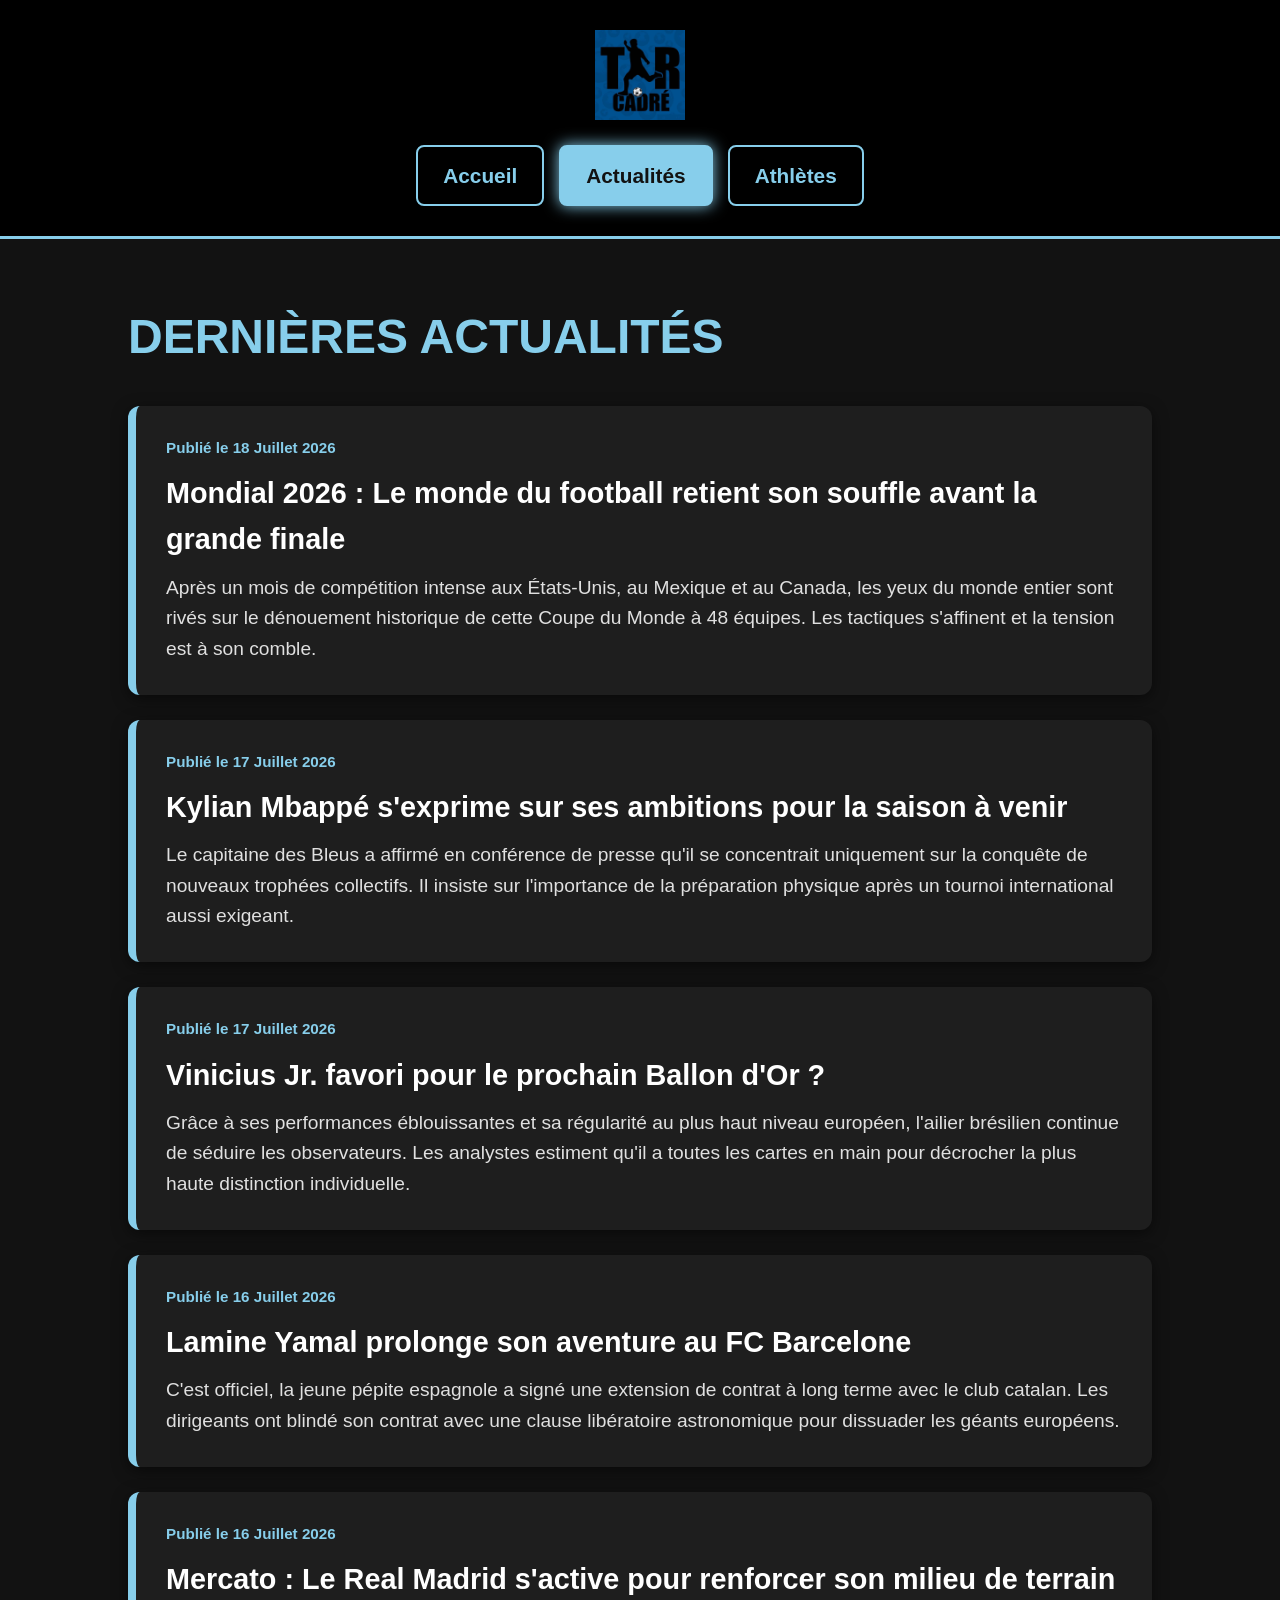
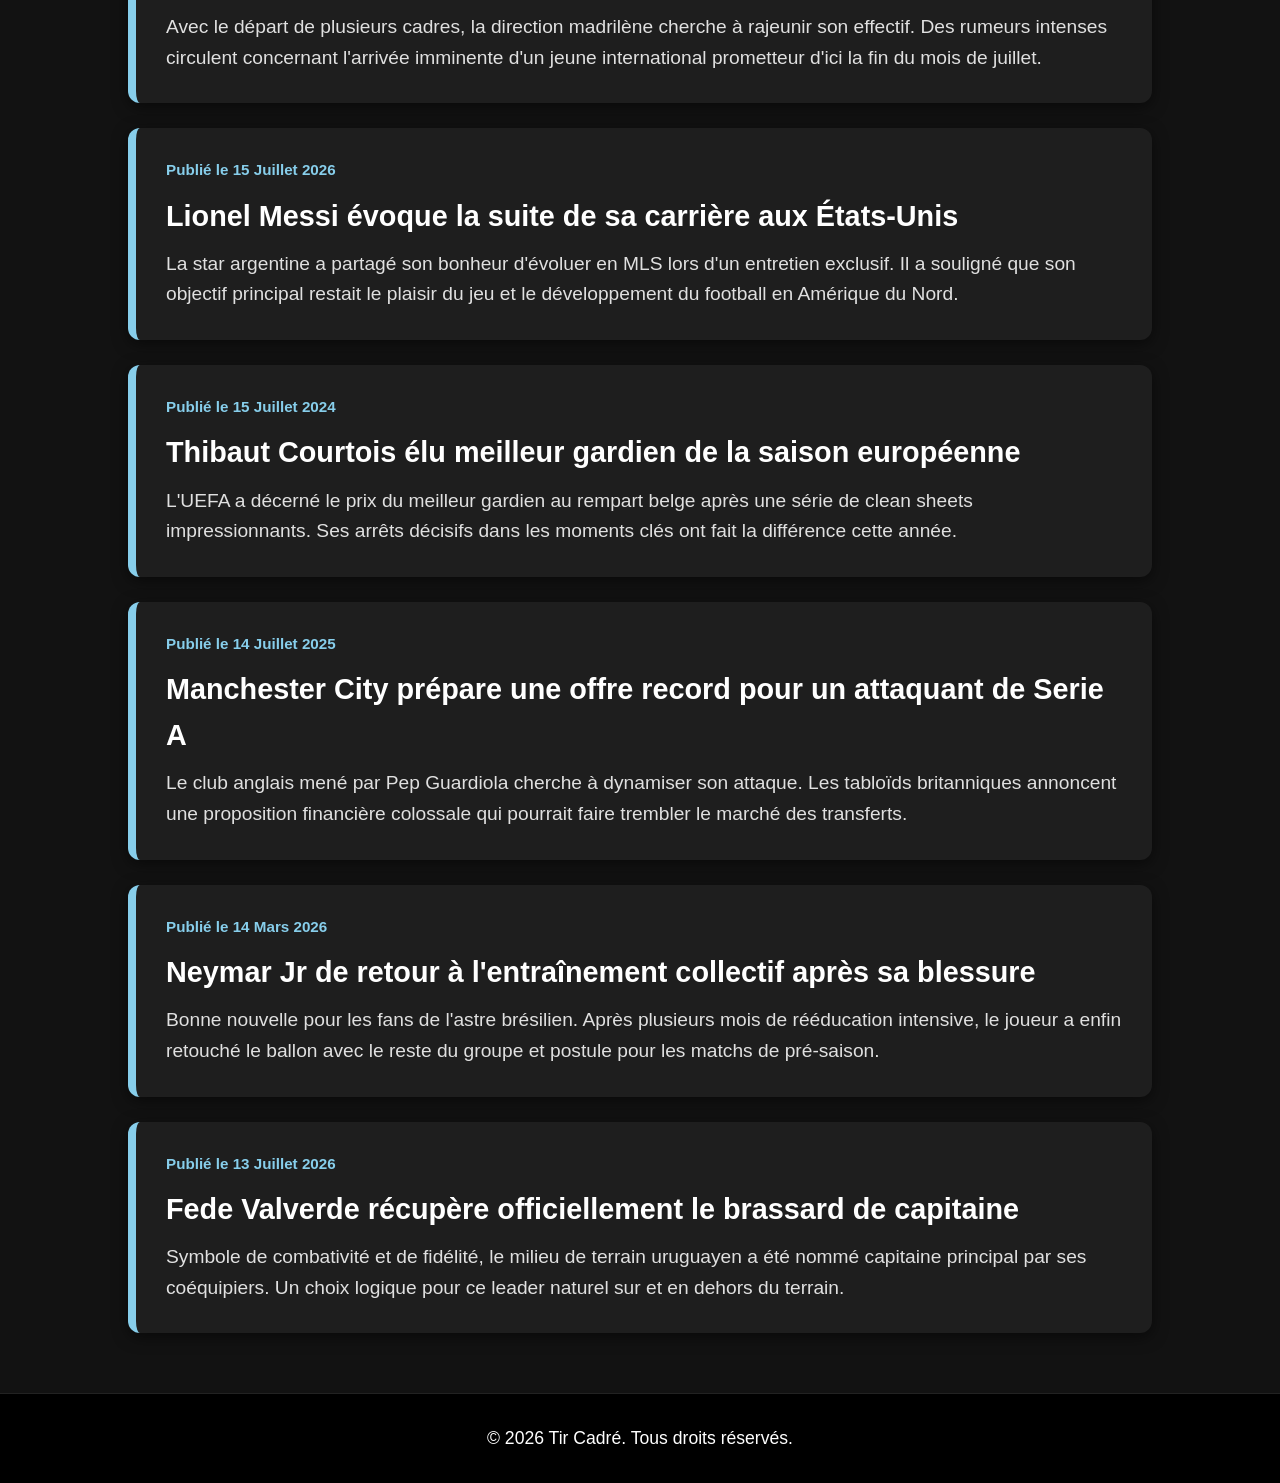
==== actualites.html @ db6eba45 "Add files via upload" ====
<!DOCTYPE html>
<html lang="fr">
<head>
    <meta charset="UTF-8">
    <meta name="viewport" content="width=device-width, initial-scale=1.0">
    <title>Actualités - Tir Cadré</title>
    <link rel="stylesheet" href="style.css">
</head>
<body>

    <header class="main-header">
        <!-- Logo sou fòm imaj pou l ka rete nan mitan selon nouvo CSS la -->
        <div class="logo">
            <img src="logo tircadré.jpg" alt="Logo Tir Cadré">
        </div>
        <nav class="navbar">
            <ul>
                <li><a href="index.html">Accueil</a></li>
                <li><a href="actualites.html" class="active">Actualités</a></li>
                <li><a href="athletes.html">Athlètes</a></li>
            </ul>
        </nav>
    </header>

    <main class="page-container">
        <h2 class="page-title">Dernières Actualités</h2>
        
        <div class="news-list">
            
            <!-- Article 1 -->
            <div class="news-card">
                <div class="news-date">Publié le 18 Juillet 2026</div>
                <h3>Mondial 2026 : Le monde du football retient son souffle avant la grande finale</h3>
                <p>Après un mois de compétition intense aux États-Unis, au Mexique et au Canada, les yeux du monde entier sont rivés sur le dénouement historique de cette Coupe du Monde à 48 équipes. Les tactiques s'affinent et la tension est à son comble.</p>
            </div>
            
            <!-- Article 2 -->
            <div class="news-card">
                <div class="news-date">Publié le 17 Juillet 2026</div>
                <h3>Kylian Mbappé s'exprime sur ses ambitions pour la saison à venir</h3>
                <p>Le capitaine des Bleus a affirmé en conférence de presse qu'il se concentrait uniquement sur la conquête de nouveaux trophées collectifs. Il insiste sur l'importance de la préparation physique après un tournoi international aussi exigeant.</p>
            </div>

            <!-- Article 3 -->
            <div class="news-card">
                <div class="news-date">Publié le 17 Juillet 2026</div>
                <h3>Vinicius Jr. favori pour le prochain Ballon d'Or ?</h3>
                <p>Grâce à ses performances éblouissantes et sa régularité au plus haut niveau européen, l'ailier brésilien continue de séduire les observateurs. Les analystes estiment qu'il a toutes les cartes en main pour décrocher la plus haute distinction individuelle.</p>
            </div>

            <!-- Article 4 -->
            <div class="news-card">
                <div class="news-date">Publié le 16 Juillet 2026</div>
                <h3>Lamine Yamal prolonge son aventure au FC Barcelone</h3>
                <p>C'est officiel, la jeune pépite espagnole a signé une extension de contrat à long terme avec le club catalan. Les dirigeants ont blindé son contrat avec une clause libératoire astronomique pour dissuader les géants européens.</p>
            </div>

            <!-- Article 5 -->
            <div class="news-card">
                <div class="news-date">Publié le 16 Juillet 2026</div>
                <h3>Mercato : Le Real Madrid s'active pour renforcer son milieu de terrain</h3>
                <p>Avec le départ de plusieurs cadres, la direction madrilène cherche à rajeunir son effectif. Des rumeurs intenses circulent concernant l'arrivée imminente d'un jeune international prometteur d'ici la fin du mois de juillet.</p>
            </div>

            <!-- Article 6 -->
            <div class="news-card">
                <div class="news-date">Publié le 15 Juillet 2026</div>
                <h3>Lionel Messi évoque la suite de sa carrière aux États-Unis</h3>
                <p>La star argentine a partagé son bonheur d'évoluer en MLS lors d'un entretien exclusif. Il a souligné que son objectif principal restait le plaisir du jeu et le développement du football en Amérique du Nord.</p>
            </div>

            <!-- Article 7 -->
            <div class="news-card">
                <div class="news-date">Publié le 15 Juillet 2024</div>
                <h3>Thibaut Courtois élu meilleur gardien de la saison européenne</h3>
                <p>L'UEFA a décerné le prix du meilleur gardien au rempart belge après une série de clean sheets impressionnants. Ses arrêts décisifs dans les moments clés ont fait la différence cette année.</p>
            </div>

            <!-- Article 8 -->
            <div class="news-card">
                <div class="news-date">Publié le 14 Juillet 2025</div>
                <h3>Manchester City prépare une offre record pour un attaquant de Serie A</h3>
                <p>Le club anglais mené par Pep Guardiola cherche à dynamiser son attaque. Les tabloïds britanniques annoncent une proposition financière colossale qui pourrait faire trembler le marché des transferts.</p>
            </div>

            <!-- Article 9 -->
            <div class="news-card">
                <div class="news-date">Publié le 14 Mars 2026</div>
                <h3>Neymar Jr de retour à l'entraînement collectif après sa blessure</h3>
                <p>Bonne nouvelle pour les fans de l'astre brésilien. Après plusieurs mois de rééducation intensive, le joueur a enfin retouché le ballon avec le reste du groupe et postule pour les matchs de pré-saison.</p>
            </div>

            <!-- Article 10 -->
            <div class="news-card">
                <div class="news-date">Publié le 13 Juillet 2026</div>
                <h3>Fede Valverde récupère officiellement le brassard de capitaine</h3>
                <p>Symbole de combativité et de fidélité, le milieu de terrain uruguayen a été nommé capitaine principal par ses coéquipiers. Un choix logique pour ce leader naturel sur et en dehors du terrain.</p>
            </div>

        </div>
    </main>

    <footer class="main-footer"><p>&copy; 2026 Tir Cadré. Tous droits réservés.</p></footer>
</body>
</html>
---- style.css ----
* {
    margin: 0;
    padding: 0;
    box-sizing: border-box;
    font-family: 'Segoe UI', Tahoma, Geneva, Verdana, sans-serif;
}

:root {
    --noir-principal: #121212;
    --noir-carte: #1e1e1e;
    --bleu-pale: #87ceeb;
    --bleu-brillant: #00bfff;
    --blanc: #ffffff;
    --gris: #e0e0e0;
}

body {
    background-color: var(--noir-principal);
    color: var(--blanc);
    font-size: 1.2rem;
    line-height: 1.6;
}


.main-header {
    background-color: #000000;
    padding: 30px 5%;
    display: flex;
    flex-direction: column;
    align-items: center; /* Santre logo ak meni an */
    text-align: center;
    gap: 25px;
    border-bottom: 3px solid var(--bleu-pale);
}

.logo img {
    display: block;
    height: 90px; /* Gwosè pafè pou logo a ka parèt klè */
    width: auto;
    object-fit: contain;
    margin: 0 auto;
}
/* PAGE D'ACCUEIL - SECTION HERO AVEC IMAGE DE FOND */
.hero-box {
    background: linear-gradient(rgba(0, 0, 0, 0.65), rgba(0, 0, 0, 0.85)), url('hero.jpg') no-repeat center center/cover;
    padding: 120px 40px;
    border-radius: 15px;
    text-align: center;
    border: 2px solid var(--bleu-pale);
    box-shadow: 0 5px 25px rgba(0, 191, 255, 0.2);
}

.hero-box h2 { 
    font-size: 3.5rem; 
    margin-bottom: 20px;
    color: var(--blanc);
    text-shadow: 2px 2px 8px rgba(0, 0, 0, 0.7);
}

.hero-box p {
    text-shadow: 1px 1px 5px rgba(0, 0, 0, 0.9);
}
.navbar ul {
    list-style: none;
    display: flex;
    gap: 15px;
}

/* Style bouton navigasyon yo */
.navbar ul li a {
    display: inline-block;
    background-color: transparent;
    color: var(--bleu-pale);
    text-decoration: none;
    font-weight: bold;
    font-size: 1.3rem;
    padding: 12px 25px;
    border: 2px solid var(--bleu-pale);
    border-radius: 8px;
    transition: all 0.3s ease;
}

/* Effet au survol et bouton actif */
.navbar ul li a:hover, 
.navbar ul li a.active {
    background-color: var(--bleu-pale);
    color: var(--noir-principal);
    box-shadow: 0 0 15px var(--bleu-pale);
}


.page-container {
    padding: 60px 10%;
    min-height: 70vh;
}

.page-title {
    font-size: 3rem;
    color: var(--bleu-pale);
    margin-bottom: 30px;
    text-transform: uppercase;
}


.hero-box {
    background: linear-gradient(rgba(0,0,0,0.7), rgba(0,0,0,0.95)), url('hero.jpg') no-repeat center center/cover;
    padding: 120px 40px;
    border-radius: 15px;
    text-align: center;
    border: 1px solid rgba(135, 206, 235, 0.2);
}
.hero-box h2 { 
    font-size: 3.5rem; 
    margin-bottom: 20px; 
}

/* PAGE ACTUALITÉS */
.news-list {
    display: flex;
    flex-direction: column;
    gap: 25px;
}
.news-card {
    background-color: var(--noir-carte);
    padding: 30px;
    border-radius: 12px;
    border-left: 8px solid var(--bleu-pale);
    box-shadow: 0 4px 15px rgba(0,0,0,0.5);
}
.news-date {
    color: var(--bleu-pale);
    font-size: 0.95rem;
    font-weight: bold;
    margin-bottom: 10px;
}
.news-card h3 {
    font-size: 1.8rem;
    margin-bottom: 10px;
}
.news-card p {
    color: var(--gris);
}

/* PAGE ATHLÈTES - GRILLE ET IMAGES DES JOUEURS */
.atlet-grid {
    display: grid;
    grid-template-columns: repeat(auto-fit, minmax(280px, 1fr));
    gap: 30px;
}
.atlet-card {
    background: linear-gradient(145deg, #1a2a3a, #121212);
    border: 3px solid var(--bleu-pale);
    padding: 40px 20px;
    text-align: center;
    border-radius: 20px;
    transition: transform 0.3s ease;
}
.atlet-card:hover {
    transform: translateY(-10px);
}

/* Estil pou foto jwè yo ka parèt won parfe */
.atlet-card img {
    width: 150px;
    height: 150px;
    border-radius: 50%;
    object-fit: cover;
    border: 3px solid var(--bleu-pale);
    margin-bottom: 15px;
}

.atlet-card h3 { 
    font-size: 2rem; 
    color: var(--bleu-pale); 
    margin-top: 10px;
}

.atlet-card p {
    color: var(--gris);
    font-size: 1.2rem;
}


.main-footer {
    background-color: #000;
    text-align: center;
    padding: 30px;
    font-size: 1.1rem;
    border-top: 1px solid #222;
}


   
@media (max-width: 768px) {
    .main-header {
        padding: 20px 2%;
    }
    .navbar ul { 
        flex-direction: column; 
        width: 100%; 
        gap: 10px;
    }
    .navbar ul li a { 
        display: block; 
        text-align: center; 
    }
    .hero-box h2 {
        font-size: 2.2rem;
    }
}
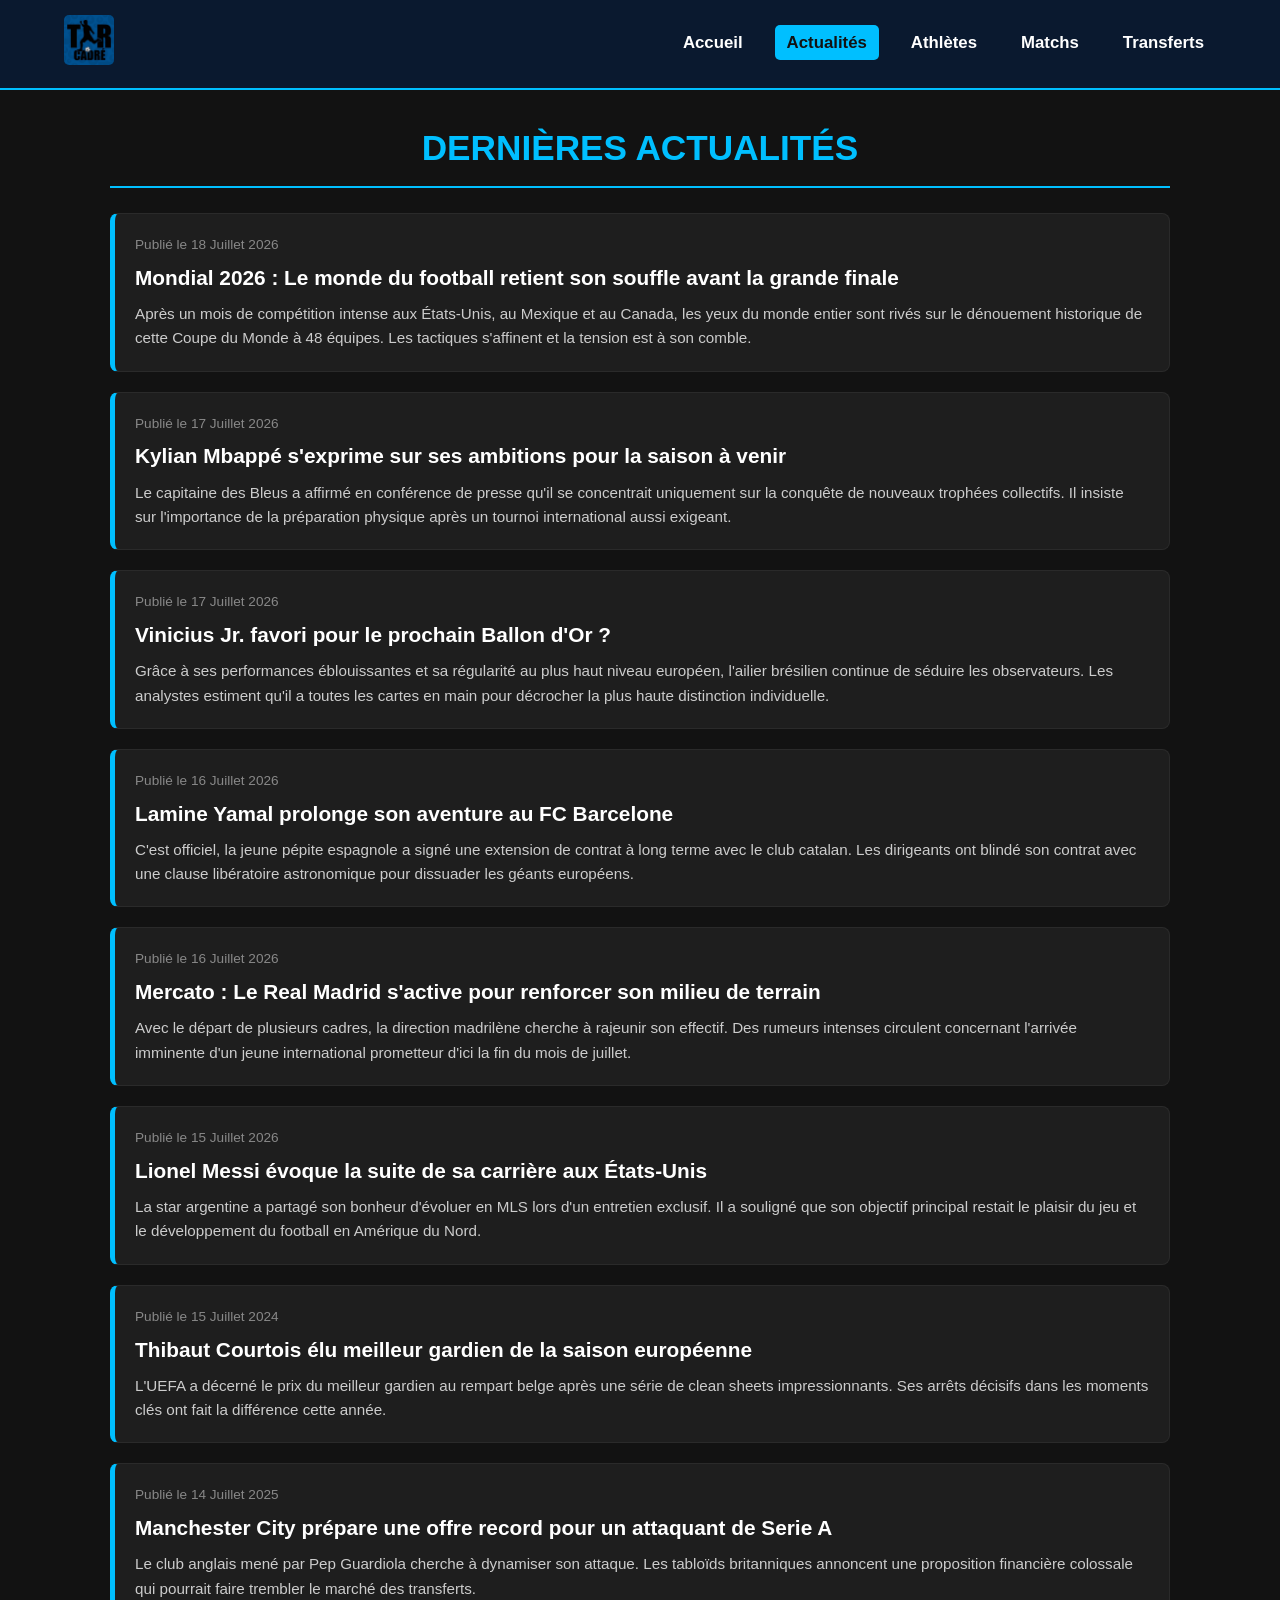
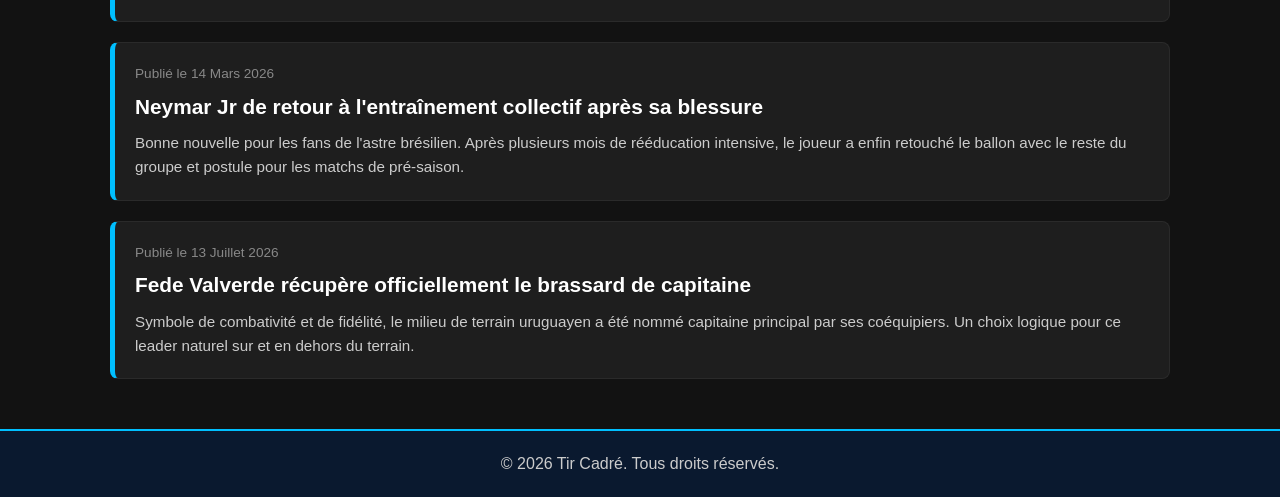
==== commit 82dfce49: "Add files via upload mise a jour" ====
--- a/actualites.html
+++ b/actualites.html
@@ -18,6 +18,8 @@
                 <li><a href="index.html">Accueil</a></li>
                 <li><a href="actualites.html" class="active">Actualités</a></li>
                 <li><a href="athletes.html">Athlètes</a></li>
+                <li><a href="matchs.html">Matchs</a></li>
+                <li><a href="transferts.html">Transferts</a></li>
             </ul>
         </nav>
     </header>
--- a/style.css
+++ b/style.css
@@ -1,3 +1,17 @@
+/* ==========================================
+   1. VARIABLES & REINITIALISATION (RESET)
+   ========================================== */
+:root {
+    --bleu-fonce: #0a192f;
+    --bleu-pale: #00bfff;
+    --noir-principal: #121212;
+    --noir-carte: #1e1e1e;
+    --blanc: #ffffff;
+    --gris-teks: #cccccc;
+    --gris-bordure: #2a2a2a;
+    --vert-prix: #2ecc71;
+    --rouge-live: #ff3b30;
+}
 
 * {
     margin: 0;
@@ -6,206 +20,650 @@
     font-family: 'Segoe UI', Tahoma, Geneva, Verdana, sans-serif;
 }
 
-:root {
-    --noir-principal: #121212;
-    --noir-carte: #1e1e1e;
-    --bleu-pale: #87ceeb;
-    --bleu-brillant: #00bfff;
-    --blanc: #ffffff;
-    --gris: #e0e0e0;
-}
-
 body {
     background-color: var(--noir-principal);
     color: var(--blanc);
-    font-size: 1.2rem;
     line-height: 1.6;
 }
 
-
+/* ==========================================
+   2. HEADER & NAVBAR
+   ========================================== */
 .main-header {
-    background-color: #000000;
-    padding: 30px 5%;
-    display: flex;
-    flex-direction: column;
-    align-items: center; /* Santre logo ak meni an */
-    text-align: center;
-    gap: 25px;
-    border-bottom: 3px solid var(--bleu-pale);
+    background-color: var(--bleu-fonce);
+    display: flex;
+    justify-content: space-between;
+    align-items: center;
+    padding: 15px 5%;
+    border-bottom: 2px solid var(--bleu-pale);
+    position: sticky;
+    top: 0;
+    z-index: 1000;
 }
 
 .logo img {
-    display: block;
-    height: 90px; /* Gwosè pafè pou logo a ka parèt klè */
-    width: auto;
-    object-fit: contain;
-    margin: 0 auto;
-}
-/* PAGE D'ACCUEIL - SECTION HERO AVEC IMAGE DE FOND */
-.hero-box {
-    background: linear-gradient(rgba(0, 0, 0, 0.65), rgba(0, 0, 0, 0.85)), url('hero.jpg') no-repeat center center/cover;
-    padding: 120px 40px;
-    border-radius: 15px;
-    text-align: center;
-    border: 2px solid var(--bleu-pale);
-    box-shadow: 0 5px 25px rgba(0, 191, 255, 0.2);
-}
-
-.hero-box h2 { 
-    font-size: 3.5rem; 
-    margin-bottom: 20px;
-    color: var(--blanc);
-    text-shadow: 2px 2px 8px rgba(0, 0, 0, 0.7);
-}
-
-.hero-box p {
-    text-shadow: 1px 1px 5px rgba(0, 0, 0, 0.9);
-}
+    height: 50px;
+    border-radius: 5px;
+}
+
 .navbar ul {
+    display: flex;
     list-style: none;
-    display: flex;
-    gap: 15px;
-}
-
-/* Style bouton navigasyon yo */
-.navbar ul li a {
-    display: inline-block;
-    background-color: transparent;
-    color: var(--bleu-pale);
+    gap: 20px;
+}
+
+.navbar a {
+    color: var(--blanc);
     text-decoration: none;
     font-weight: bold;
-    font-size: 1.3rem;
-    padding: 12px 25px;
-    border: 2px solid var(--bleu-pale);
-    border-radius: 8px;
-    transition: all 0.3s ease;
-}
-
-/* Effet au survol et bouton actif */
-.navbar ul li a:hover, 
-.navbar ul li a.active {
+    font-size: 1.05rem;
+    padding: 8px 12px;
+    border-radius: 5px;
+    transition: background 0.3s, color 0.3s;
+}
+
+.navbar a:hover, 
+.navbar a.active {
     background-color: var(--bleu-pale);
     color: var(--noir-principal);
-    box-shadow: 0 0 15px var(--bleu-pale);
-}
-
-
+}
+
+/* ==========================================
+   3. CONTENEUR PRINCIPAL & TITRES
+   ========================================== */
 .page-container {
-    padding: 60px 10%;
-    min-height: 70vh;
+    max-width: 1100px;
+    margin: 30px auto;
+    padding: 0 20px;
 }
 
 .page-title {
-    font-size: 3rem;
+    font-size: 2.2rem;
     color: var(--bleu-pale);
-    margin-bottom: 30px;
+    margin-bottom: 25px;
+    text-align: center;
     text-transform: uppercase;
-}
-
-
-.hero-box {
-    background: linear-gradient(rgba(0,0,0,0.7), rgba(0,0,0,0.95)), url('hero.jpg') no-repeat center center/cover;
-    padding: 120px 40px;
-    border-radius: 15px;
-    text-align: center;
-    border: 1px solid rgba(135, 206, 235, 0.2);
-}
-.hero-box h2 { 
-    font-size: 3.5rem; 
-    margin-bottom: 20px; 
-}
-
-/* PAGE ACTUALITÉS */
+    border-bottom: 2px solid var(--bleu-pale);
+    padding-bottom: 10px;
+}
+
+/* ==========================================
+   4. PAJ ACTUALITÉS & CARTE DE NOUVELLES
+   ========================================== */
 .news-list {
     display: flex;
     flex-direction: column;
-    gap: 25px;
-}
+    gap: 20px;
+}
+
 .news-card {
     background-color: var(--noir-carte);
-    padding: 30px;
-    border-radius: 12px;
-    border-left: 8px solid var(--bleu-pale);
-    box-shadow: 0 4px 15px rgba(0,0,0,0.5);
-}
+    padding: 20px;
+    border-radius: 8px;
+    border-left: 5px solid var(--bleu-pale);
+    border-top: 1px solid var(--gris-bordure);
+    border-right: 1px solid var(--gris-bordure);
+    border-bottom: 1px solid var(--gris-bordure);
+    transition: transform 0.2s ease;
+}
+
+.news-card:hover {
+    transform: translateX(5px);
+}
+
 .news-date {
-    color: var(--bleu-pale);
+    font-size: 0.85rem;
+    color: #888;
+    margin-bottom: 5px;
+}
+
+.news-card h3 {
+    color: var(--blanc);
+    font-size: 1.3rem;
+    margin-bottom: 8px;
+}
+
+.news-card p {
+    color: var(--gris-teks);
     font-size: 0.95rem;
-    font-weight: bold;
-    margin-bottom: 10px;
-}
-.news-card h3 {
-    font-size: 1.8rem;
-    margin-bottom: 10px;
-}
-.news-card p {
-    color: var(--gris);
-}
-
-/* PAGE ATHLÈTES - GRILLE ET IMAGES DES JOUEURS */
+}
+
+/* ==========================================
+   5. PAJ ATHLÈTES (PROFILE CARDS)
+   ========================================== */
 .atlet-grid {
     display: grid;
-    grid-template-columns: repeat(auto-fit, minmax(280px, 1fr));
-    gap: 30px;
-}
+    grid-template-columns: repeat(auto-fit, minmax(240px, 1fr));
+    gap: 25px;
+    padding: 10px 0;
+}
+
 .atlet-card {
-    background: linear-gradient(145deg, #1a2a3a, #121212);
-    border: 3px solid var(--bleu-pale);
-    padding: 40px 20px;
+    background-color: var(--noir-carte);
+    border: 1px solid var(--gris-bordure);
+    border-radius: 12px;
+    padding: 20px;
     text-align: center;
-    border-radius: 20px;
-    transition: transform 0.3s ease;
-}
+    transition: transform 0.3s ease, border-color 0.3s ease;
+}
+
 .atlet-card:hover {
-    transform: translateY(-10px);
-}
-
-/* Estil pou foto jwè yo ka parèt won parfe */
+    transform: translateY(-5px);
+    border-color: var(--bleu-pale);
+}
+
 .atlet-card img {
-    width: 150px;
-    height: 150px;
+    width: 110px;
+    height: 110px;
     border-radius: 50%;
     object-fit: cover;
+    margin-bottom: 15px;
     border: 3px solid var(--bleu-pale);
+}
+
+.atlet-card h3 {
+    font-size: 1.3rem;
+    color: var(--blanc);
+    margin-bottom: 5px;
+}
+
+.position-tag {
+    display: inline-block;
+    background-color: rgba(0, 191, 255, 0.15);
+    color: var(--bleu-pale);
+    padding: 3px 10px;
+    border-radius: 12px;
+    font-size: 0.85rem;
+    font-weight: bold;
+    margin-bottom: 12px;
+}
+
+.player-info {
+    list-style: none;
+    padding: 0;
+    margin: 0;
+    text-align: left;
+    border-top: 1px solid #333;
+    padding-top: 12px;
+}
+
+.player-info li {
+    font-size: 0.9rem;
+    color: var(--gris-teks);
+    margin-bottom: 6px;
+    display: flex;
+    justify-content: space-between;
+}
+
+.player-info li strong {
+    color: #888;
+}
+
+/* ==========================================
+   6. PAJ MATCHS (STYLE BESOCCER)
+   ========================================== */
+.besoccer-toolbar {
+    display: flex;
+    flex-wrap: wrap;
+    justify-content: space-between;
+    align-items: center;
+    padding: 10px 0;
+    margin-bottom: 20px;
+    gap: 15px;
+}
+
+.status-tabs {
+    display: flex;
+    gap: 15px;
+    border-bottom: 1px solid #333;
+    padding-bottom: 5px;
+}
+
+.tab-btn {
+    background: transparent;
+    color: #aaa;
+    border: none;
+    padding: 5px 10px;
+    cursor: pointer;
+    font-size: 1rem;
+    font-weight: bold;
+    text-transform: lowercase;
+    transition: color 0.3s;
+}
+
+.tab-btn:hover, .tab-btn.active {
+    color: var(--blanc);
+    border-bottom: 2px solid var(--bleu-pale);
+}
+
+.live-tab {
+    color: var(--rouge-live) !important;
+}
+
+.live-dot {
+    width: 8px;
+    height: 8px;
+    background-color: var(--rouge-live);
+    border-radius: 50%;
+    display: inline-block;
+    animation: blink 1s infinite alternate;
+}
+
+@keyframes blink { 
+    from { opacity: 1; } 
+    to { opacity: 0.2; } 
+}
+
+.date-picker-container label {
+    font-size: 0.95rem;
+    color: #ccc;
+}
+
+.date-picker-container input[type="date"] {
+    background-color: var(--noir-principal);
+    color: var(--blanc);
+    border: 1px solid #333;
+    padding: 5px 10px;
+    border-radius: 4px;
+}
+
+.league-container {
+    background-color: var(--noir-carte);
+    border-radius: 8px;
+    margin-bottom: 20px;
+    overflow: hidden;
+    border: 1px solid var(--gris-bordure);
+}
+
+.league-header {
+    background-color: #1a2a3a;
+    padding: 10px 15px;
+    font-weight: bold;
+    font-size: 1rem;
+    color: var(--blanc);
+    display: grid;
+    grid-template-columns: auto 1fr auto;
+    align-items: center;
+    gap: 8px;
+    text-transform: uppercase;
+    border-bottom: 1px solid var(--gris-bordure);
+}
+
+.league-dots {
+    color: #aaa;
+    cursor: pointer;
+}
+
+.match-card {
+    border-bottom: 1px solid var(--gris-bordure);
+    transition: background 0.2s;
+}
+
+.match-card:last-child {
+    border-bottom: none;
+}
+
+.match-card:hover {
+    background-color: #252525;
+}
+
+.match-teams-besoccer {
+    display: grid;
+    grid-template-columns: 1fr 60px 1fr;
+    align-items: center;
+    padding: 12px 15px;
+}
+
+.team-block {
+    display: flex;
+    align-items: center;
+    font-size: 1rem;
+    color: var(--blanc);
+}
+
+.team-block.home {
+    justify-content: flex-end;
+    padding-right: 10px;
+}
+
+.team-block.away {
+    justify-content: flex-start;
+    padding-left: 10px;
+}
+
+.team-name {
+    margin: 0 8px;
+}
+
+.match-center-block {
+    text-align: center;
+}
+
+.match-time {
+    font-weight: bold;
+    font-size: 1rem;
+    color: var(--bleu-pale);
+}
+
+/* ==========================================
+   7. PAJ TRANSFERTS (NOUVO DESIGN BESOCCER)
+   ========================================== */
+.transfer-sub-header {
+    display: flex;
+    justify-content: center;
+    gap: 20px;
     margin-bottom: 15px;
-}
-
-.atlet-card h3 { 
-    font-size: 2rem; 
-    color: var(--bleu-pale); 
+    border-bottom: 1px solid #333;
+}
+
+.sub-tab {
+    background: transparent;
+    border: none;
+    color: #888;
+    font-size: 0.95rem;
+    font-weight: bold;
+    padding: 8px 15px;
+    cursor: pointer;
+    transition: color 0.3s;
+}
+
+.sub-tab.active {
+    color: var(--bleu-pale);
+    border-bottom: 2px solid var(--bleu-pale);
+}
+
+.transfer-box {
+    background-color: var(--noir-carte);
+    border-radius: 10px;
+    border: 1px solid var(--gris-bordure);
+    padding: 20px;
+}
+
+.transfer-filters-header {
+    display: flex;
+    justify-content: space-between;
+    align-items: center;
+    margin-bottom: 15px;
+}
+
+.transfer-title {
+    font-size: 1.2rem;
+    color: var(--blanc);
+}
+
+.filter-btn {
+    background-color: var(--noir-principal);
+    color: #ccc;
+    padding: 5px 12px;
+    border-radius: 15px;
+    font-size: 0.8rem;
+    border: 1px solid #333;
+    margin-left: 5px;
+    cursor: pointer;
+}
+
+.transfer-type-tabs {
+    display: flex;
+    background-color: var(--noir-principal);
+    border-radius: 20px;
+    padding: 4px;
+    margin-bottom: 20px;
+}
+
+.type-btn {
+    flex: 1;
+    background: transparent;
+    border: none;
+    color: #888;
+    padding: 8px;
+    font-weight: bold;
+    border-radius: 16px;
+    cursor: pointer;
+    transition: background-color 0.3s, color 0.3s;
+}
+
+.type-btn.active {
+    background-color: rgba(0, 191, 255, 0.2);
+    color: var(--bleu-pale);
+}
+
+.transfer-date-header {
+    font-weight: bold;
+    color: var(--blanc);
+    font-size: 0.9rem;
+    padding: 10px 0 5px 0;
+    border-bottom: 1px solid #333;
     margin-top: 10px;
 }
 
-.atlet-card p {
-    color: var(--gris);
-    font-size: 1.2rem;
-}
-
-
+.transfer-card {
+    display: flex;
+    justify-content: space-between;
+    align-items: center;
+    padding: 12px 5px;
+    border-bottom: 1px solid var(--gris-bordure);
+    transition: background-color 0.2s ease;
+}
+
+.transfer-card:last-child {
+    border-bottom: none;
+}
+
+.transfer-card:hover {
+    background-color: #252525;
+}
+
+.player-col {
+    display: flex;
+    align-items: center;
+    gap: 12px;
+}
+
+.player-thumb {
+    width: 42px;
+    height: 42px;
+    border-radius: 50%;
+    object-fit: cover;
+    background-color: #333;
+    border: 1px solid var(--bleu-pale);
+}
+
+.player-name {
+    font-size: 0.95rem;
+    font-weight: bold;
+    color: var(--blanc);
+}
+
+.transfer-type {
+    font-size: 0.8rem;
+    color: #888;
+    margin-top: 2px;
+    display: flex;
+    align-items: center;
+    gap: 6px;
+}
+
+.pos-badge {
+    font-size: 0.65rem;
+    padding: 2px 5px;
+    border-radius: 3px;
+    font-weight: bold;
+    color: var(--blanc);
+}
+
+.pos-mf { background-color: #0088cc; }
+.pos-st { background-color: #cc0033; }
+
+.club-col {
+    text-align: right;
+}
+
+.transfer-arrow-container {
+    display: flex;
+    align-items: center;
+    gap: 8px;
+    justify-content: flex-end;
+    font-size: 1rem;
+}
+
+.arrow {
+    color: #888;
+    font-size: 0.85rem;
+}
+
+.transfer-fee {
+    font-weight: bold;
+    color: var(--vert-prix);
+    font-size: 0.9rem;
+    margin-top: 2px;
+}
+
+/* ==========================================
+   8. FOOTER
+   ========================================== */
 .main-footer {
-    background-color: #000;
+    background-color: var(--bleu-fonce);
     text-align: center;
-    padding: 30px;
-    font-size: 1.1rem;
-    border-top: 1px solid #222;
-}
-
-
-   
+    padding: 20px;
+    margin-top: 50px;
+    border-top: 2px solid var(--bleu-pale);
+    color: var(--gris-teks);
+}
+
+/* ==========================================
+   9. RESPONSIVE (MOBIL AK TABLET)
+   ========================================== */
 @media (max-width: 768px) {
     .main-header {
-        padding: 20px 2%;
-    }
-    .navbar ul { 
-        flex-direction: column; 
-        width: 100%; 
+        flex-direction: column;
         gap: 10px;
     }
-    .navbar ul li a { 
-        display: block; 
-        text-align: center; 
+
+    .navbar ul {
+        flex-wrap: wrap;
+        justify-content: center;
+        gap: 10px;
     }
-    .hero-box h2 {
-        font-size: 2.2rem;
+
+    .transfer-card {
+        flex-direction: column;
+        align-items: flex-start;
+        gap: 8px;
     }
+
+    .club-col {
+        width: 100%;
+        display: flex;
+        justify-content: space-between;
+        align-items: center;
+    }
+}
+
+/* ==========================================
+   STYLE BANNÈ PAJ ACCUEIL (HERO BANNER)
+   ========================================== */
+.hero-banner {
+    position: relative;
+    width: 100%;
+    min-height: 350px;
+    background: linear-gradient(135deg, rgba(10, 25, 47, 0.9), rgba(0, 0, 0, 0.8)), 
+                url('banner-bg.jpg') center/cover no-repeat; /* Ou ka ranplase 'banner-bg.jpg' ak imaj ou vle */
+    border-radius: 12px;
+    border: 1px solid var(--bleu-pale);
+    display: flex;
+    align-items: center;
+    justify-content: center;
+    text-align: center;
+    padding: 40px 20px;
+    margin-bottom: 30px;
+    box-shadow: 0 8px 20px rgba(0, 191, 255, 0.15);
+}
+
+.banner-content {
+    max-width: 700px;
+}
+
+.banner-content h1 {
+    font-size: 3rem;
+    font-weight: 900;
+    color: var(--blanc);
+    text-shadow: 0 0 10px rgba(0, 191, 255, 0.5);
+    margin-bottom: 15px;
+    letter-spacing: 2px;
+}
+
+.banner-content p {
+    font-size: 1.2rem;
+    color: var(--gris-teks);
+    margin-bottom: 25px;
+}
+
+.banner-buttons {
+    display: flex;
+    justify-content: center;
+    gap: 15px;
+    flex-wrap: wrap;
+}
+
+.btn-primary {
+    background-color: var(--bleu-pale);
+    color: var(--noir-principal);
+    padding: 12px 25px;
+    border-radius: 25px;
+    text-decoration: none;
+    font-weight: bold;
+    transition: transform 0.2s, background-color 0.3s;
+}
+
+.btn-primary:hover {
+    transform: scale(1.05);
+    background-color: #fff;
+}
+
+.btn-secondary {
+    background-color: transparent;
+    color: var(--blanc);
+    border: 2px solid var(--bleu-pale);
+    padding: 10px 25px;
+    border-radius: 25px;
+    text-decoration: none;
+    font-weight: bold;
+    transition: transform 0.2s, background-color 0.3s;
+}
+
+.btn-secondary:hover {
+    transform: scale(1.05);
+    background-color: rgba(0, 191, 255, 0.2);
+}
+
+/* RESPONSIVE POU MOBIL */
+@media (max-width: 600px) {
+    .hero-banner {
+        min-height: 250px;
+        padding: 25px 15px;
+    }
+    .banner-content h1 {
+        font-size: 2rem;
+    }
+    .banner-content p {
+        font-size: 1rem;
+    }
+}
+
+.hero-banner {
+    position: relative;
+    width: 100%;
+    min-height: 350px;
+    /* Nou mete imaj backgroud.PNG an ak yon ti kouch fènwa pou tèks la ka byen parèt */
+    background: linear-gradient(rgba(10, 25, 47, 0.75), rgba(0, 0, 0, 0.85)), 
+                url('background.png') center/cover no-repeat;
+    border-radius: 12px;
+    border: 1px solid var(--bleu-pale);
+    display: flex;
+    align-items: center;
+    justify-content: center;
+    text-align: center;
+    padding: 40px 20px;
+    margin-bottom: 30px;
+    box-shadow: 0 8px 20px rgba(0, 191, 255, 0.2);
 }
